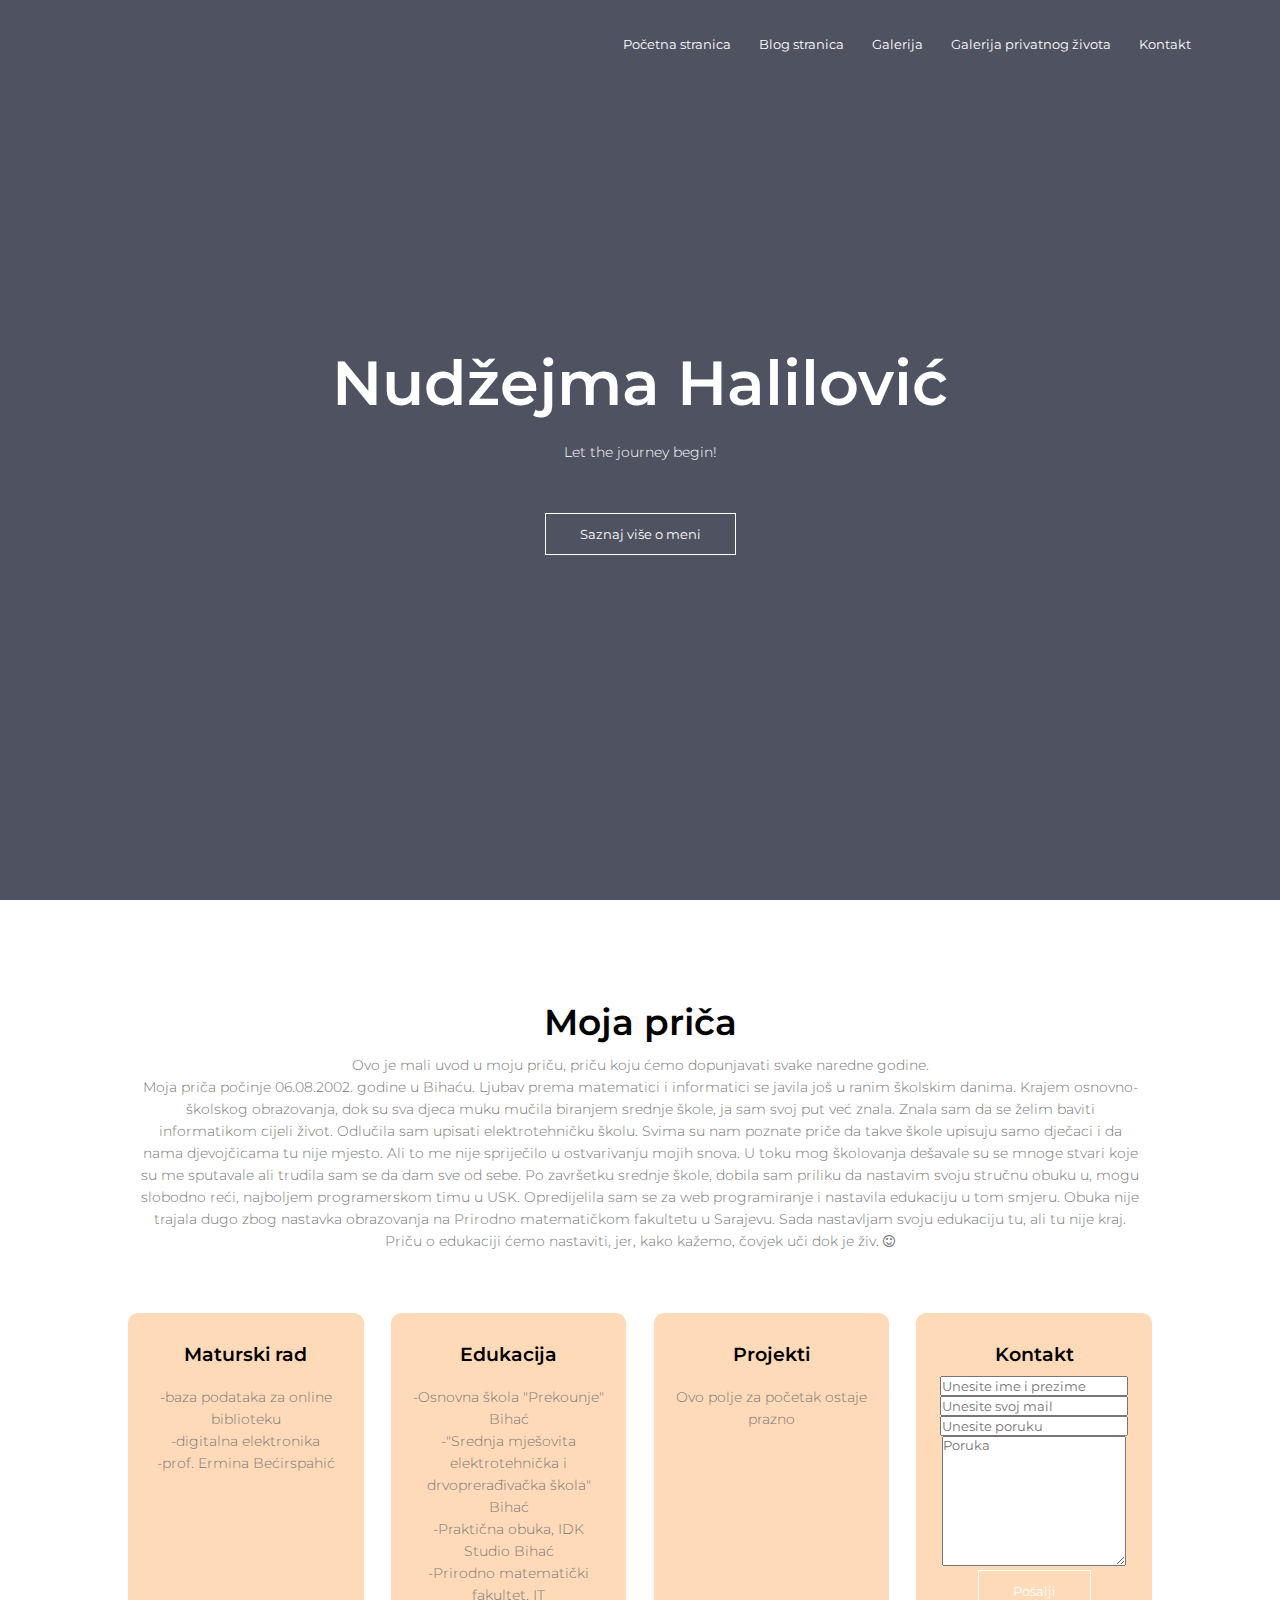
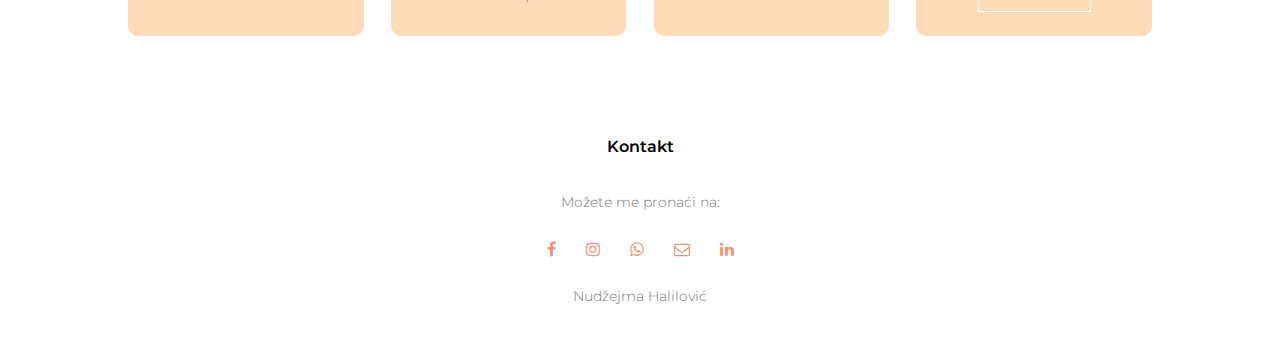
==== index.html @ a0b327ec "Add files via upload" ====
<!DOCTYPE html>
<html>
    <head>
        <title>Nudzejma Halilovic</title>
        <link rel="stylesheet" href="stylesheet.css">
        <link rel="preconnect" href="https://fonts.googleapis.com">
<link rel="preconnect" href="https://fonts.gstatic.com" crossorigin>
<link href="https://fonts.googleapis.com/css2?family=Montserrat:wght@200;300;400;500;600;700&display=swap" rel="stylesheet">
<link rel="stylesheet" href="https://cdnjs.cloudflare.com/ajax/libs/font-awesome/4.7.0/css/font-awesome.min.css"></head>
    <body>
    <section class="header">
        <nav>
            <div class="nav-links" id="navLinks">
                <ul>
                    <li><a href="index.html">Početna stranica</a></li>
                    <li><a href="blogstranica.html">Blog stranica</a></li>
                    <li><a href="galerija.html">Galerija</a></li>
                    <li><a href="galerija2.html">Galerija privatnog života</a></li>
                    <li><a href="kontakt.html">Kontakt</a></li>
                </ul>
            </div>
        </nav>
        <div class="textbox">
            <h1>Nudžejma Halilović</h1>
            <p>Let the journey begin!</p>
            <a href="#mojaprica" class="more">Saznaj više o meni</a>
        </div>
    </section>
    <section class="mojaprica" id="mojaprica">
        <h1>Moja priča</h1>
<p> Ovo je mali uvod u moju priču, priču koju ćemo dopunjavati svake naredne godine. <br> Moja priča počinje 06.08.2002. godine u Bihaću. Ljubav prema matematici i informatici se javila još u ranim školskim danima. Krajem osnovno-školskog obrazovanja, dok su sva djeca muku mučila biranjem srednje škole, ja sam svoj put već znala. Znala sam da se želim baviti informatikom cijeli život. Odlučila sam upisati elektrotehničku školu. Svima su nam poznate priče da takve škole upisuju samo dječaci i da nama djevojčicama tu nije mjesto. Ali to me nije spriječilo u ostvarivanju mojih snova. U toku mog školovanja dešavale su se mnoge stvari koje su me sputavale ali trudila sam se da dam sve od sebe. Po završetku srednje škole, dobila sam priliku da nastavim svoju stručnu obuku u, mogu slobodno reći, najboljem programerskom timu u USK. Opredijelila sam se za web programiranje i nastavila edukaciju u tom smjeru. Obuka nije trajala dugo zbog nastavka obrazovanja na Prirodno matematičkom fakultetu u Sarajevu. Sada nastavljam svoju edukaciju tu, ali tu nije kraj. Priču o edukaciji ćemo nastaviti, jer, kako kažemo, čovjek uči dok je živ. <i class="fa fa-smile-o"></i>  </p>        
<div class="row">
            <div class="mojaprica-col">
                <h3>Maturski rad</h3>
                <p>-baza podataka za online biblioteku <br>-digitalna elektronika<br>-prof. Ermina Bećirspahić</p>
            </div>
            <div class="mojaprica-col">
                <h3>Edukacija</h3>
                <p>-Osnovna škola "Prekounje" Bihać <br>
                    -"Srednja mješovita elektrotehnička i drvoprerađivačka škola" Bihać <br>
                    -Praktična obuka, IDK Studio Bihać <br>
                    -Prirodno matematički fakultet, IT
                    </p>
            </div>
            <div class="mojaprica-col">
                <h3>Projekti</h3>
                <p> Ovo polje za početak ostaje prazno</p>
            </div>
            <div class="mojaprica-col">
                <h3>Kontakt</h3>
                <form action="">
                    <input type="text" placeholder="Unesite ime i prezime">
                    <input type="email" placeholder="Unesite svoj mail">
                    <input type="text" placeholder="Unesite poruku">
                    <textarea rows="8" placeholder="Poruka"></textarea>
                    <button type="submit" class="more read">Pošalji</button>
                </form>
            </div>
        </div>


    </section>




   <section class="footer">
       <h4>Kontakt</h4>
       <p>Možete me pronaći na:</p>
       <div class="icons">
           <a href="https://www.facebook.com/nudzejma.mehmedovic.3/">
        <i class="fa fa-facebook"></i></a>
        <a href="https://www.instagram.com/halilovicnudzejma/">
        <i class="fa fa-instagram"></i></a>
       <a href="https://www.whatsapp.com/">
        <i class="fa fa-whatsapp"></i></a>
        <a href="https://mail.google.com/">
        <i class="fa fa-envelope-o"></i></a>
        <a href="https://www.linkedin.com/in/nud%C5%BEejma-halilovi%C4%87-635108237/">
            <i class="fa fa-linkedin"></i></a>
        </div>
        <p>Nudžejma Halilović</p>

   </section>





    </body>
</html>
---- stylesheet.css ----
*{
    margin: 0;
    padding: 0;
    font-family: 'Montserrat', sans-serif; <link rel="preconnect" href="https://fonts.googleapis.com">

}
.header{
    min-height: 100vh;
    width: 100%;
    background-image: linear-gradient( rgba(4,9,30,0.7), rgba(4,9,30,0.7)), url(slike/slika3.2.jpeg);
    background-position: center;
    background-size: cover;
    position: relative;
}
nav{
    display: flex;
    padding: 2% 6%;
    justify-content: space-between;
    align-items: center;
}
.nav-links{
    flex: 1;
    text-align: right;

}
.nav-links ul li{
    list-style: none;
    display: inline-block;
    padding: 8px 12px;
    position: relative;
}
.nav-links ul li a{
    color: white;
    text-decoration: none;
    font-size: 13px;

}
.nav-links ul li::after{
    content: "";
    width: 0;
    height: 2px;
    background: #E9967A;
    display: block;
    margin: auto;
    transition: 0.5s;
}
.nav-links ul li:hover::after{
width: 100%;

}
.textbox {
    width: 90%;
    color: white;
    position: absolute;
    top: 50%;
    left: 50%;
    transform: translate(-50%,-50%);
    text-align: center;
}
.textbox h1{
    font-size: 62px;
}
.textbox p{
    margin: 10px 0 40px;
    font-size: 14px;
    color: white;
}
.more{
    display: inline-block;
    text-decoration: none;
    color: white;
    border: 1px solid white;
    padding: 12px 34px;
    font-size: 13px;
    background: transparent;
    position: relative;
    cursor: pointer;
}
.more:hover {
    border: 1px solid #E9967A;
    background: #E9967A;
    transition: 1s;
}



/*------moja prica------*/
.mojaprica{
    width: 80%;
    margin: auto;
    text-align: center;
    padding-top: 100px;
}
h1{
    font-size: 36px;
    font-weight: 600;
}
p{
    color: #777;
    font-size: 14px;
    font-weight: 300;
    line-height: 22px;
    padding: 10px;
}
.mojaprica-col{
    flex-basis: 23%;
    background: #FFDAB9;
    border-radius: 10px;
    margin-bottom: 5%;
    padding: 20px 12px;
    box-sizing: border-box;
    transition: 0.5s;
}
h3{
    text-align: center;
    font-weight: 600;
    margin: 10px 0;
}
.mojaprica-col:hover{
    box-shadow: 0 0 20px 0px rgba(0, 0, 0, 0.2);
}
.mojaprica col input{
    width: 100%;
    padding: 15px;
    margin-bottom: 5px;
    outline: none;
    border: 1px solid #FFDAB9;
}


.footer{
    width: 100%;
    text-align: center;
    padding: 30px 0;
}
.footer h4{
    margin-bottom: 25px;
    margin-top: 20px;
    font-weight: 600;
}
.icons .fa{
    color: #E9967A;
    margin: 0 13px;
    cursor: pointer;
    padding: 18px 0;
}
/*------ blog stranica ------*/
.sub-header{
    height: 50vh;
    width: 100%;
    background-image:linear-gradient( rgba(4,9,30,0.7), rgba(4,9,30,0.7)), url(slike/slika3.2.jpeg); 
    background-position: center;
    background-size: cover;
    text-align: center;
    color: white;
}
.sub-header h1{
    margin-top: 100px;
}
.blog-stranica{
    width: 80%;
    margin: auto;
    padding-top: 80px;
    padding-bottom: 50px;
}

.blog-col{
    flex-basis: 48%;
    padding: 30px 2px;
}
.blog-col img{
    width: 100%;
}
.blog-col h1{
    padding-top: 0;
}
.blog-col p{
    padding: 15px 0 25px;
}
.row{
    margin-top: 5%;
    display: flex;
    justify-content: space-between;
}
#pp{
    color: #E9967A
}
#zpd {
    color: #E9967A
}
#bu{
    color: #E9967A;
}

/*------ galerija ------*/
.galerija{
    width: 80%;
    margin: auto;
    text-align: center;
    padding-top: 50px;
}
.galerija-col{
    flex-basis: 24%;
    border-radius: 10px;
    margin-bottom: 30px;
    position: relative;
    overflow: hidden;
}
.galerija-col img{
    width: 100%;
}


/*------ kontakt ------*/


.contact-me{
    width: 80%;
    margin: auto;

}
.contact-col{
    flex-basis: 48%;
    margin-bottom: 40px;
}
.contact-col div{
    display: flex;
    align-items: center;
    margin-bottom: 40px;
}
.contact-col div .fa{
    font-size: 28px;
    color: #E9967A;
    margin: 10px;
    margin-right: 30px;
}
.contact-col div p{
    padding: 0;
}
.contact-col div h5{
    font-size: 20px;
    margin-bottom: 5px;
    color: #777;
    font-weight: 400;
}
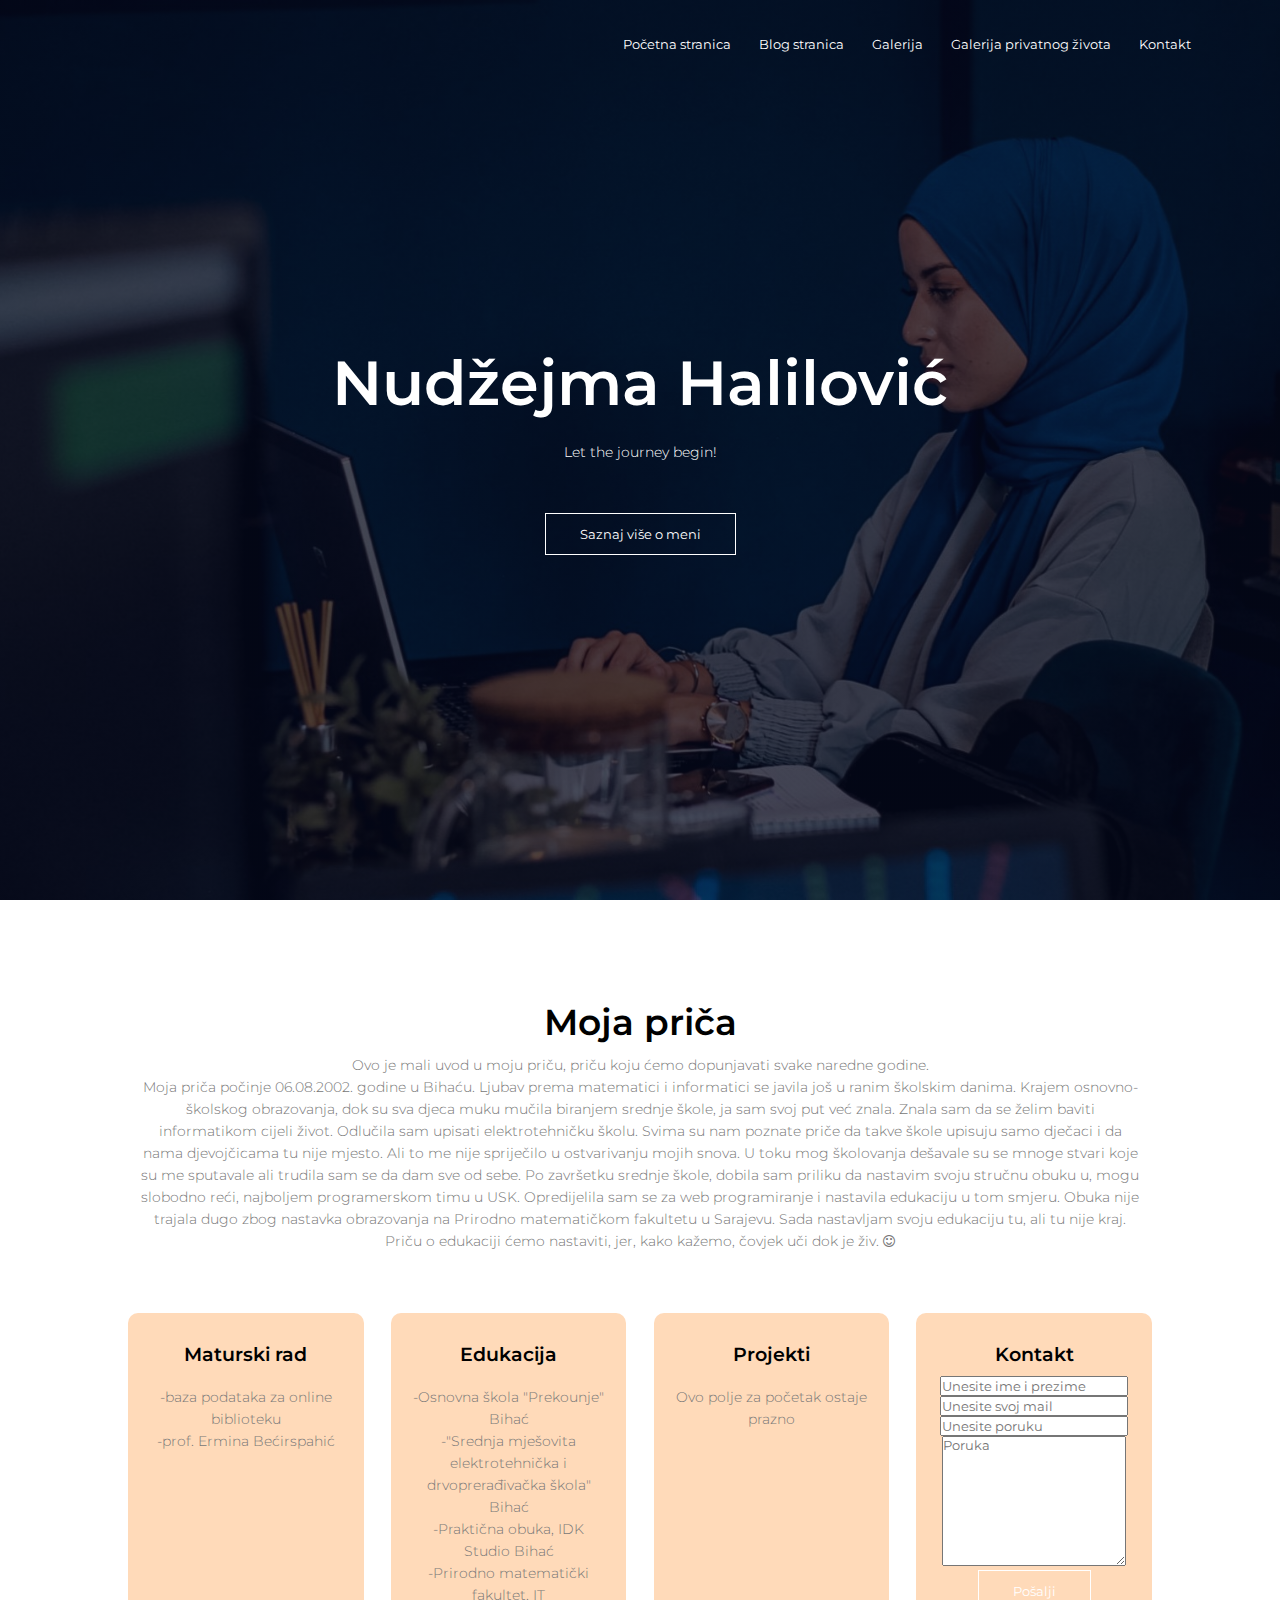
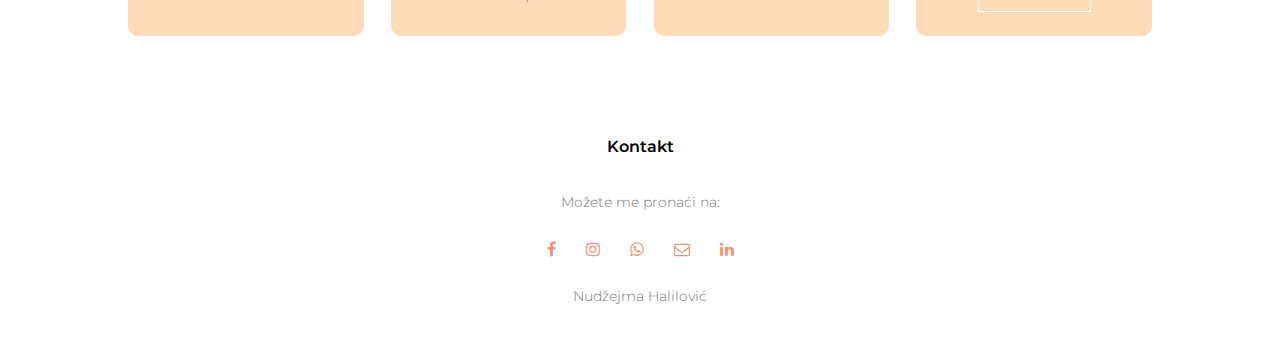
==== commit d987df92: "Initial commit" ====
--- a/index.html
+++ b/index.html
@@ -1,7 +1,7 @@
 <!DOCTYPE html>
-<html>
+<html lang="hr">
     <head>
-        <title>Nudzejma Halilovic</title>
+        <title>Nudžejma Halilović</title>
         <link rel="stylesheet" href="stylesheet.css">
         <link rel="preconnect" href="https://fonts.googleapis.com">
 <link rel="preconnect" href="https://fonts.gstatic.com" crossorigin>
@@ -32,7 +32,8 @@
 <div class="row">
             <div class="mojaprica-col">
                 <h3>Maturski rad</h3>
-                <p>-baza podataka za online biblioteku <br>-digitalna elektronika<br>-prof. Ermina Bećirspahić</p>
+                <p>-baza podataka za online biblioteku <br>-prof. Ermina Bećirspahić</p>
+
             </div>
             <div class="mojaprica-col">
                 <h3>Edukacija</h3>
--- a/stylesheet.css
+++ b/stylesheet.css
@@ -2,12 +2,14 @@
     margin: 0;
     padding: 0;
     font-family: 'Montserrat', sans-serif; <link rel="preconnect" href="https://fonts.googleapis.com">
+    <link rel="preconnect" href="https://fonts.gstatic.com" crossorigin>
+    <link href="https://fonts.googleapis.com/css2?family=Montserrat:wght@200;300;400;500;600;700&display=swap" rel="stylesheet">
 
 }
 .header{
     min-height: 100vh;
     width: 100%;
-    background-image: linear-gradient( rgba(4,9,30,0.7), rgba(4,9,30,0.7)), url(slike/slika3.2.jpeg);
+    background-image: linear-gradient( rgba(4,9,30,0.7), rgba(4,9,30,0.7)), url(slika3.2.jpeg);
     background-position: center;
     background-size: cover;
     position: relative;
@@ -148,7 +150,7 @@
 .sub-header{
     height: 50vh;
     width: 100%;
-    background-image:linear-gradient( rgba(4,9,30,0.7), rgba(4,9,30,0.7)), url(slike/slika3.2.jpeg); 
+    background-image:linear-gradient( rgba(4,9,30,0.7), rgba(4,9,30,0.7)), url(slika3.2.jpeg); 
     background-position: center;
     background-size: cover;
     text-align: center;
